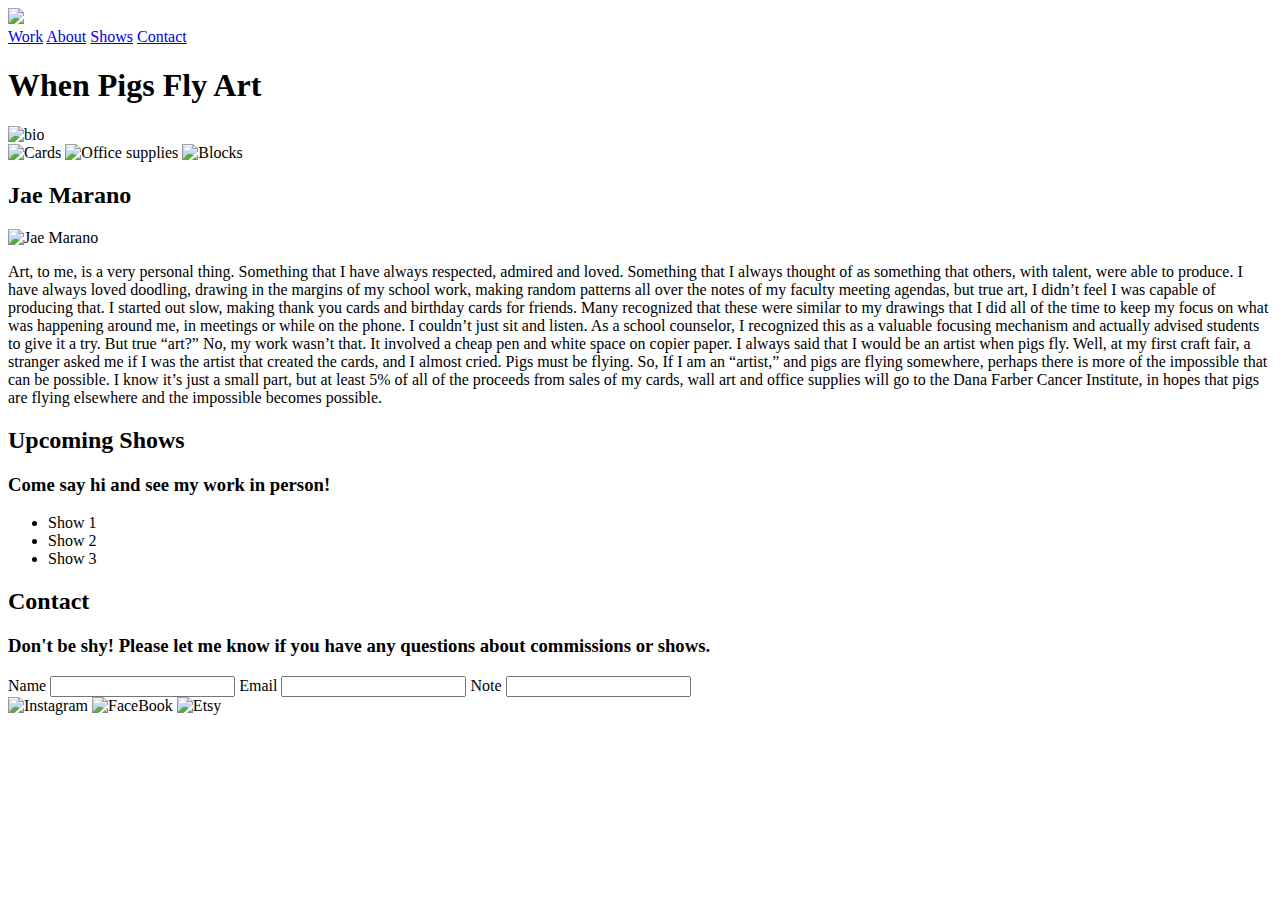
==== index.html @ 835d109d "Index" ====
<!DOCTYPE html>
<html lang="en">
<head>
  <meta charset="UTF-8">
  <meta name="viewport" content="width=device-width, initial-scale=1.0">
  <title>When Pigs Fly Art</title>
  <link rel="stylesheet" href="styles/styles.css">
  <link href="https://fonts.googleapis.com/css?family=Amatic+SC:400,700" rel="stylesheet">
</head>

<body>
	<nav class="">
		<img src="images/hamburger.jpg" class="menu-toggle">
		<div id="menu">
			<a href="#work">Work</a>
			<a href="#about">About</a>
			<a href="#shows">Shows</a>
			<a href="#contact">Contact</a>
		</div>
	</nav>
	<section id="entry">
		<h1 class="rotated-text">When Pigs Fly Art</h1>
		<img src="http://lorempixel.com/600/400/abstract" alt="bio">
	</section>
	<section id="work">
		<img src="http://lorempixel.com/200/200/abstract" alt="Cards">
		<img src="http://lorempixel.com/200/200/abstract" alt="Office supplies">
		<img src="http://lorempixel.com/200/200/abstract" alt="Blocks">
	</section>
	<section id="about">
		<div class="rotated-text">
			<h2>Jae Marano</h2>
			
		</div>
		<img src="http://lorempixel.com/200/200/abstract" alt="Jae Marano">
		<p>Art, to me, is a very personal thing. Something that I have always respected, admired and
loved. Something that I always thought of as something that others, with talent, were able
to produce.
I have always loved doodling, drawing in the margins of my school work, making random
patterns all over the notes of my faculty meeting agendas, but true art, I didn’t feel I was
capable of producing that. I started out slow, making thank you cards and birthday cards
for friends. Many recognized that these were similar to my drawings that I did all of the
time to keep my focus on what was happening around me, in meetings or while on the
phone. I couldn’t just sit and listen. As a school counselor, I recognized this as a valuable
focusing mechanism and actually advised students to give it a try.
But true “art?” No, my work wasn’t that. It involved a cheap pen and white space on
copier paper. I always said that I would be an artist when pigs fly. Well, at my first craft
fair, a stranger asked me if I was the artist that created the cards, and I almost cried. Pigs
must be flying.
So, If I am an “artist,” and pigs are flying somewhere, perhaps there is more of the
impossible that can be possible. I know it’s just a small part, but at least 5% of all of the
proceeds from sales of my cards, wall art and office supplies will go to the Dana Farber
Cancer Institute, in hopes that pigs are flying elsewhere and the impossible becomes
possible.</p>
	</section>
	<section id="shows">
		<div class="rotated-text"><h2>Upcoming Shows</h2>
		</div>
		<h3>Come say hi and see my work in person!</h3>
		<ul>
			<li>Show 1</li>
			<li>Show 2</li>
			<li>Show 3</li>
		</ul>
	</section>

	<section id="contact">
		<div class="rotated-text"><h2>Contact</h2></div>
		<h3>Don't be shy! Please let me know if you have any questions about commissions or shows.</h3>

		<label>Name</label>
		<input type="text">

		<label>Email</label>
		<input type="email">

		<label>Note</label>
		<input type="text">
	</section>
	<footer>
		<img src="images/instagram-font-logo-white-png.png" alt="Instagram">
		<img src="images/facebook.png" alt="FaceBook">
		<img src="images/etsy-logo-white.png" alt="Etsy">
	</footer>
		<script
  src="http://code.jquery.com/jquery-3.3.1.min.js"
  integrity="sha256-FgpCb/KJQlLNfOu91ta32o/NMZxltwRo8QtmkMRdAu8="
  crossorigin="anonymous">
  </script>
	<script>
		$('.menu-toggle').click(function(){
			$('nav').toggleClass('open')
		})
	</script>
</body>
</html>
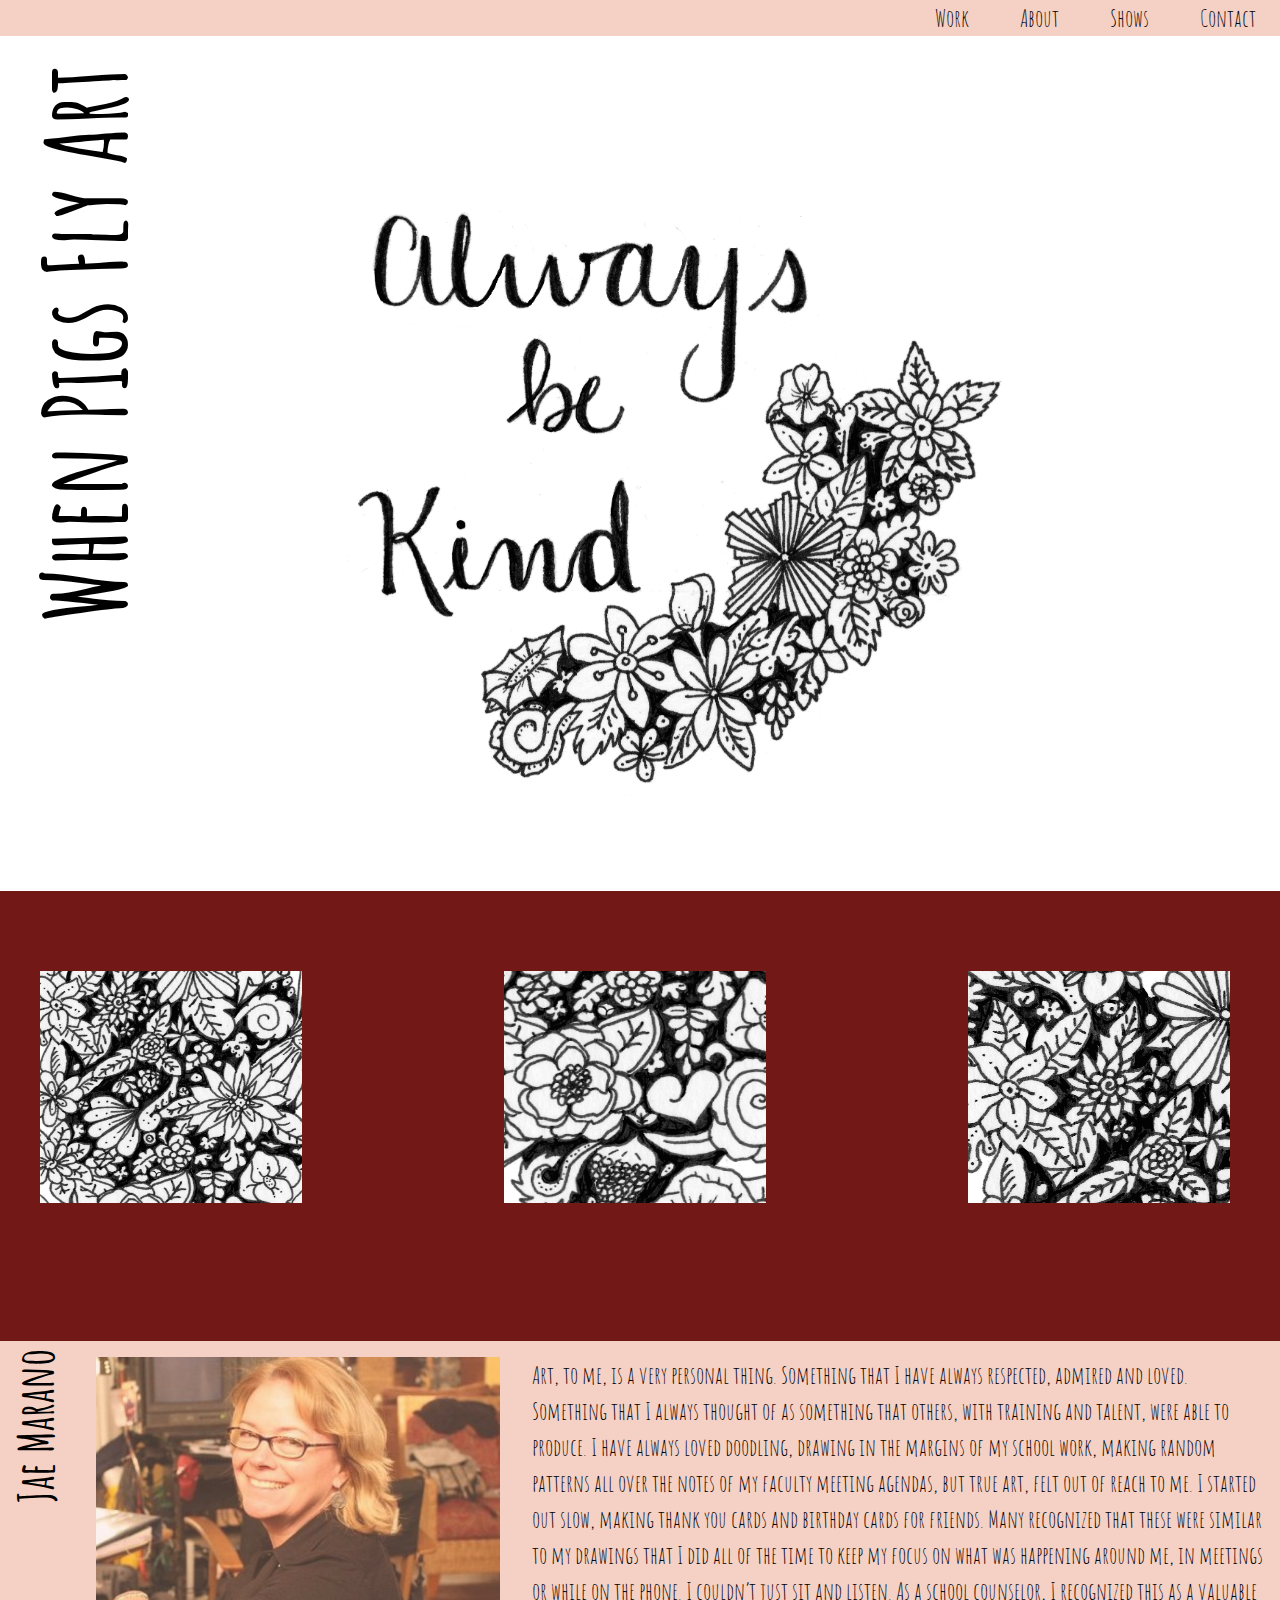
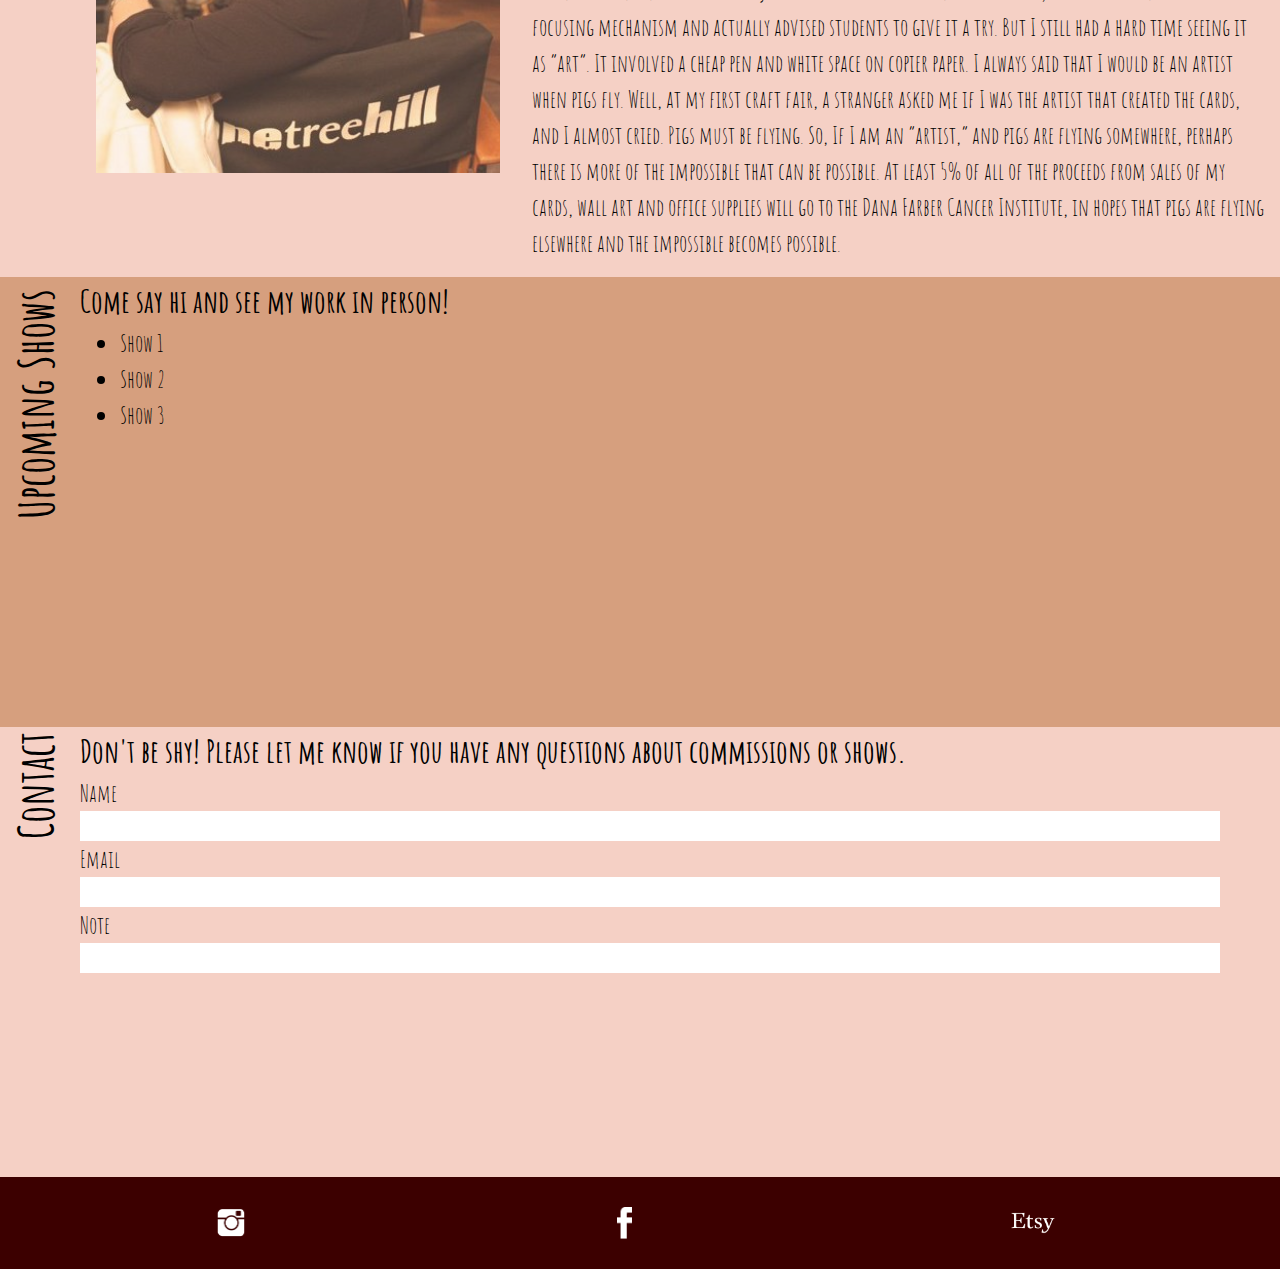
==== commit 254cbfd4: "final project" ====
--- a/index.html
+++ b/index.html
@@ -20,38 +20,29 @@
 	</nav>
 	<section id="entry">
 		<h1 class="rotated-text">When Pigs Fly Art</h1>
-		<img src="http://lorempixel.com/600/400/abstract" alt="bio">
+		<img src="images/alwaysbekind.png" alt="bio">
 	</section>
 	<section id="work">
-		<img src="http://lorempixel.com/200/200/abstract" alt="Cards">
-		<img src="http://lorempixel.com/200/200/abstract" alt="Office supplies">
-		<img src="http://lorempixel.com/200/200/abstract" alt="Blocks">
+		<div class="img-wrap">
+			<img src="images/square.png" alt="Cards">
+			<p class="img-description">Cards</p>
+		</div>
+		<div class="img-wrap">
+			<img src="images/square2.png" alt="Office supplies">
+			<p class="img-description">Office Supplies</p>
+		</div>
+		<div class="img-wrap">
+			<img src="images/square3.png" alt="Blocks">
+			<p class="img-description">Blocks</p>
+		</div>
 	</section>
 	<section id="about">
 		<div class="rotated-text">
 			<h2>Jae Marano</h2>
 			
 		</div>
-		<img src="http://lorempixel.com/200/200/abstract" alt="Jae Marano">
-		<p>Art, to me, is a very personal thing. Something that I have always respected, admired and
-loved. Something that I always thought of as something that others, with talent, were able
-to produce.
-I have always loved doodling, drawing in the margins of my school work, making random
-patterns all over the notes of my faculty meeting agendas, but true art, I didn’t feel I was
-capable of producing that. I started out slow, making thank you cards and birthday cards
-for friends. Many recognized that these were similar to my drawings that I did all of the
-time to keep my focus on what was happening around me, in meetings or while on the
-phone. I couldn’t just sit and listen. As a school counselor, I recognized this as a valuable
-focusing mechanism and actually advised students to give it a try.
-But true “art?” No, my work wasn’t that. It involved a cheap pen and white space on
-copier paper. I always said that I would be an artist when pigs fly. Well, at my first craft
-fair, a stranger asked me if I was the artist that created the cards, and I almost cried. Pigs
-must be flying.
-So, If I am an “artist,” and pigs are flying somewhere, perhaps there is more of the
-impossible that can be possible. I know it’s just a small part, but at least 5% of all of the
-proceeds from sales of my cards, wall art and office supplies will go to the Dana Farber
-Cancer Institute, in hopes that pigs are flying elsewhere and the impossible becomes
-possible.</p>
+		<img src="images/jae.jpg" alt="Jae Marano">
+		<p>Art, to me, is a very personal thing. Something that I have always respected, admired and loved. Something that I always thought of as something that others, with training and talent, were able to produce. I have always loved doodling, drawing in the margins of my school work, making random patterns all over the notes of my faculty meeting agendas, but true art, felt out of reach to me. I started out slow, making thank you cards and birthday cards for friends. Many recognized that these were similar to my drawings that I did all of the time to keep my focus on what was happening around me, in meetings or while on the phone. I couldn’t just sit and listen. As a school counselor, I recognized this as a valuable focusing mechanism and actually advised students to give it a try. But I still had a hard time seeing it as “art”. It involved a cheap pen and white space on copier paper. I always said that I would be an artist when pigs fly. Well, at my first craft fair, a stranger asked me if I was the artist that created the cards, and I almost cried. Pigs must be flying. So, If I am an “artist,” and pigs are flying somewhere, perhaps there is more of the impossible that can be possible. At least 5% of all of the proceeds from sales of my cards, wall art and office supplies will go to the Dana Farber Cancer Institute, in hopes that pigs are flying elsewhere and the impossible becomes possible.</p>
 	</section>
 	<section id="shows">
 		<div class="rotated-text"><h2>Upcoming Shows</h2>
@@ -75,7 +66,7 @@
 		<input type="email">
 
 		<label>Note</label>
-		<input type="text">
+		<input type="text" id="note">
 	</section>
 	<footer>
 		<img src="images/instagram-font-logo-white-png.png" alt="Instagram">
--- a/styles/styles.css
+++ b/styles/styles.css
@@ -0,0 +1,237 @@
+html {
+	box-sizing: border-box;
+	font-family: 'Amatic SC', cursive;
+	line-height: 1.5;
+	scroll-behavior: smooth;
+}
+* {
+	margin: 0;
+	box-sizing: inherit;
+}
+
+
+.menu-toggle{
+	height: 3.5em;
+	padding: 5px;
+	
+}
+nav {
+
+	background-color: #F5D0C5;
+	text-align: right;
+	}	
+#menu {
+	display: none;
+}
+.open #menu {
+	display: flex;
+	flex-direction: column;
+	
+}
+	
+.open #menu a {
+	color: black;
+	text-decoration: none;
+	padding: 1em;
+	font-size: 1.5em;
+	
+
+}
+.open:hover a{
+	
+  background-color: white;
+
+}
+#entry {
+	background-color: white;
+	font-color: #fafafa;
+	height: 90vh;
+}
+#entry img{
+	height: 70vh;
+}
+h1 {
+	font-color: #fafafa;
+	font-size: 4em;
+}
+h2{
+	font-size: 3em;
+}
+h3 {
+	font-size: 1.5em;
+}
+#work p{
+	font-size: 3em;
+	font-weight: 700;
+	color: #F5D0C5;
+}
+
+.rotated-text {
+	transform: rotate(-90deg) translateX(-105%);
+	transform-origin: top left;
+	display: inline-block;
+	position: absolute;
+	top: 0;
+	left: 0;
+}
+
+section {
+	position: relative;
+	padding-left: 4.5rem;
+}
+#work {
+	display: flex;
+	flex-direction: column;
+	justify-content: space-between;
+	background-color: #721817;
+	height: 125vh;
+	padding-left: 0rem;
+	padding-bottom: 1rem;
+	text-align: center;
+	
+}
+.img-wrap {
+	position :relative;
+}
+.img-description{
+	position: absolute;
+  top: 40px;
+  bottom: 0;
+  left: 0;
+  right: 0;
+  visibility: hidden;
+  opacity: 0;
+}
+#work img {
+	padding-top: 40px;
+	padding-right: 10px;
+	height: 17rem;
+	width: 17rem;
+	margin-left: auto;
+	margin-right: auto;
+}
+.img-wrap:hover .img-description{
+	visibility: visible;
+  opacity: 1;
+
+}
+.img-wrap:hover img{
+	
+  opacity: 0.5;
+
+}
+#about {
+	background-color: #F5D0C5;
+}
+#about p, label, input, li{
+	font-size: 1.5em;
+}
+#about img {
+	width: 30rem;
+	padding: 1rem;
+	opacity: .75;
+}
+#about p {
+	padding: 1rem;
+}
+#shows {
+	height: 50vh;
+	background-color: #D69F7E;
+}
+#contact {
+	height: 50vh;
+	background-color: #F5D0C5;
+}
+
+label {
+	display: block;
+
+}
+input {
+	border: none;
+	width: 95%;
+}
+.note {
+	height: 5rem;
+}
+
+footer {
+	background-color: #3C0000;
+	display: flex;
+	flex-direction: row;
+	padding: 30px;
+	justify-content: space-around;
+}
+footer img{
+	height: 2rem;
+}
+
+
+
+@media (min-width: 992px) {
+	#menu {
+		display: block;
+
+	}
+	nav{
+		text-align: right;
+	}
+	#menu a {
+		color: black;
+		text-decoration: none;
+		padding: 1em;
+		padding-top: 1em;
+		font-size: 1.5em;
+
+	}
+	.menu-toggle {
+		display: none;
+	}
+	h1 {
+	font-size: 7em;
+	}
+	section {
+	position: relative;
+	padding-left: 5rem;
+	}
+
+	#entry {
+		height: 95vh;
+	}
+	#entry img{
+		height: 90vh;
+	}
+	#work {
+		flex-direction: row;
+		height: 50vh;
+		padding: 40px;
+	}
+	#work img {
+		margin-left: auto;
+		margin-right: auto;
+}
+	#about {
+		display: flex;
+	}
+	#about img {
+	width: 462.672px;
+	height: 448px;
+	padding: 1rem;
+}
+	#about p {
+	
+}
+	h2{
+		font-size: 3em;
+	}
+	h3 {
+		font-size: 2em;
+	}
+	li,label {
+		font-size: 1.5em;
+	}
+	
+}
+
+
+
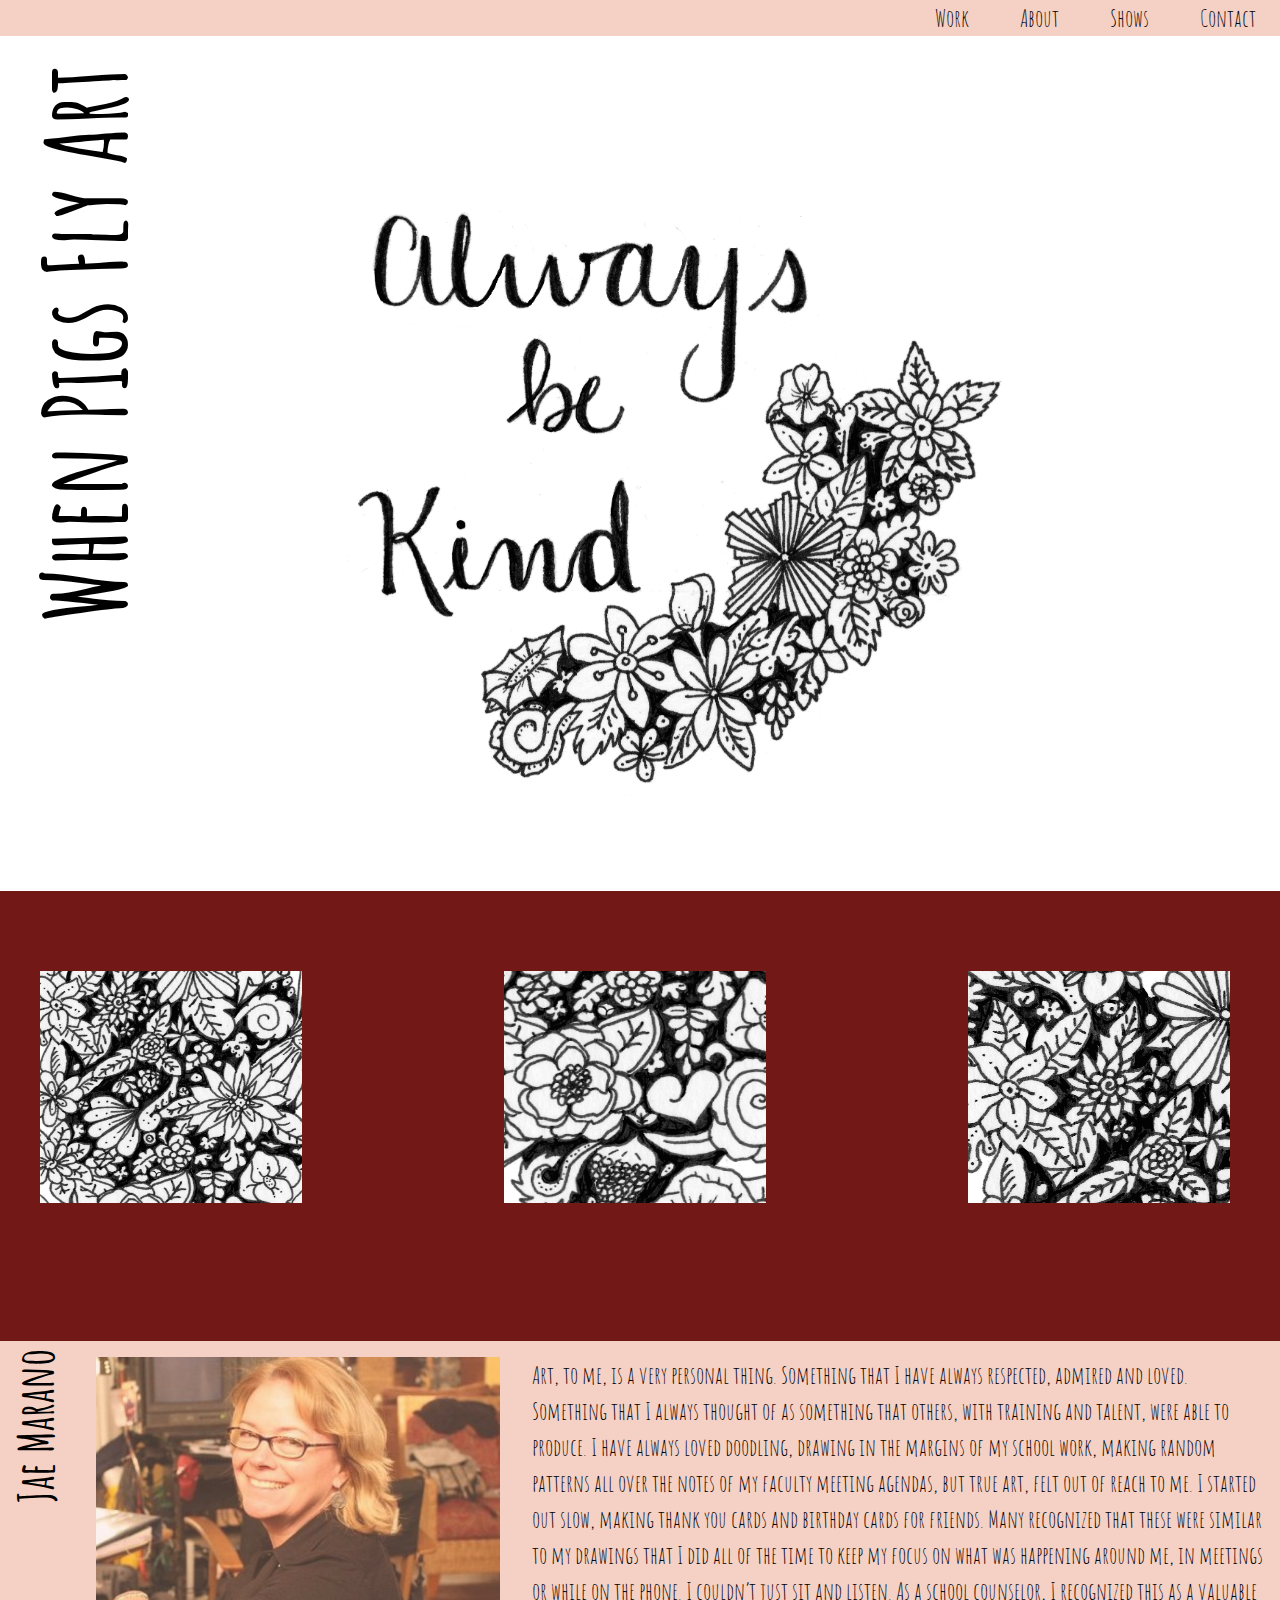
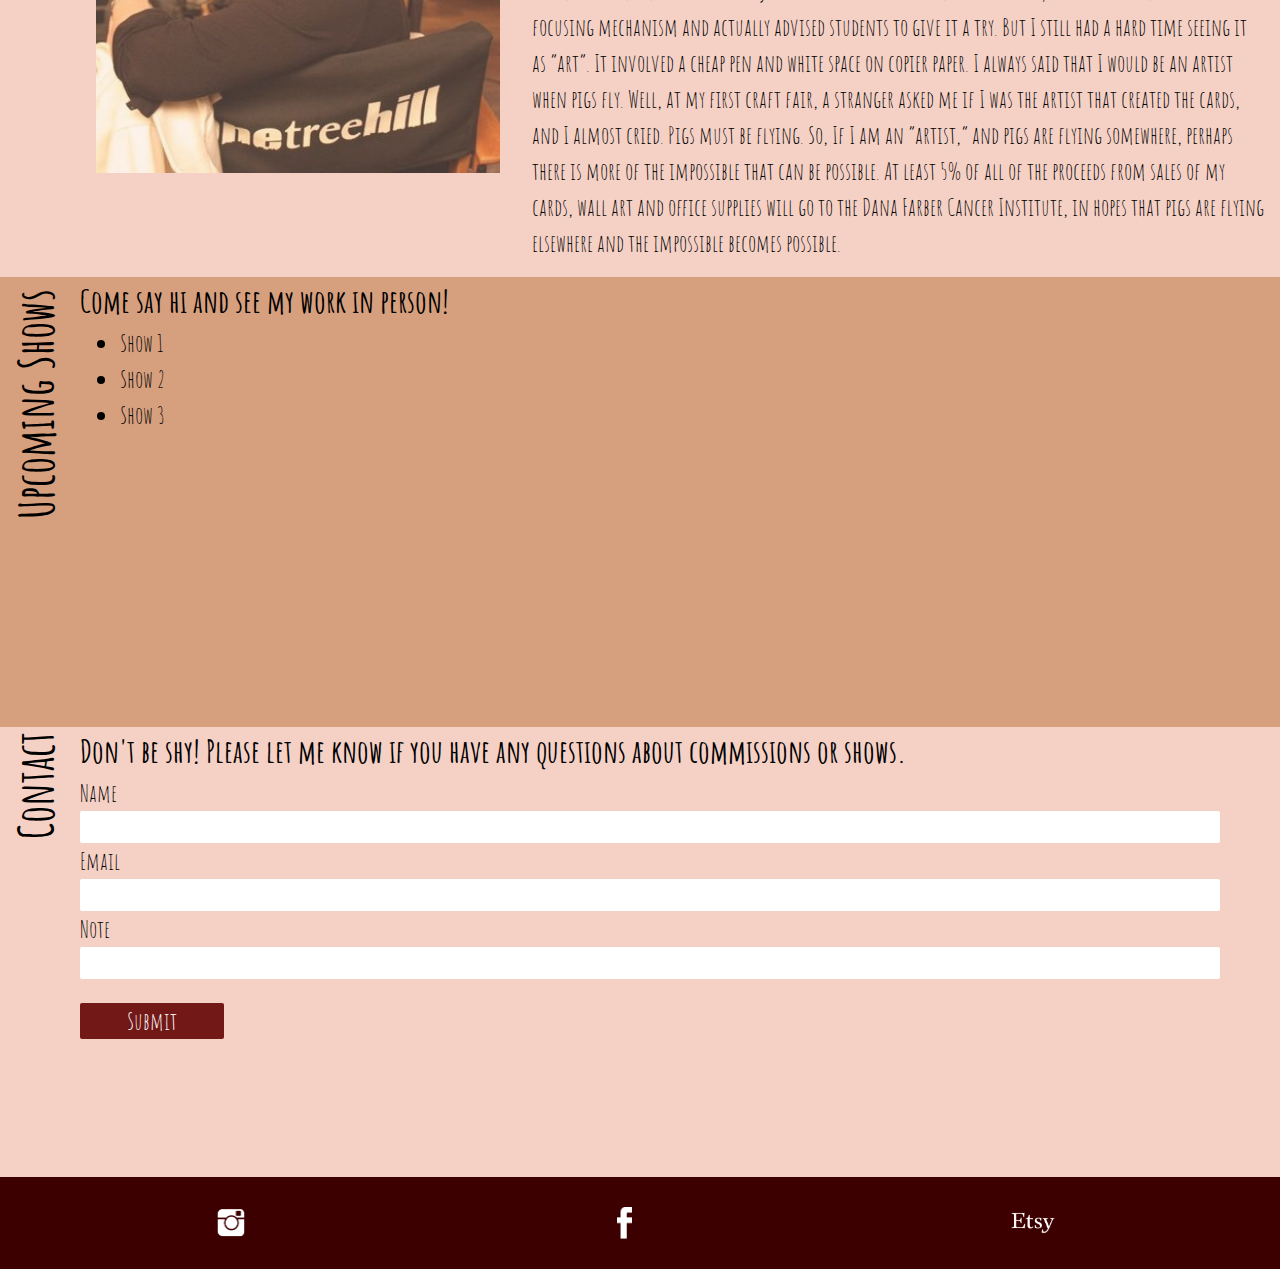
==== commit a37c2f26: "updated final" ====
--- a/index.html
+++ b/index.html
@@ -67,6 +67,7 @@
 
 		<label>Note</label>
 		<input type="text" id="note">
+		<button>Submit</button>
 	</section>
 	<footer>
 		<img src="images/instagram-font-logo-white-png.png" alt="Instagram">
@@ -83,5 +84,11 @@
 			$('nav').toggleClass('open')
 		})
 	</script>
+	<script>
+		$('button').click(function(){
+			$('button').text("Thank you")
+			$('input').val('')
+		})
+	</script>
 </body>
 </html>--- a/styles/styles.css
+++ b/styles/styles.css
@@ -150,9 +150,23 @@
 input {
 	border: none;
 	width: 95%;
+	font-family: 'Amatic SC', cursive;
+	font-size: 1.5em;
+	border-radius: 2px;
 }
 .note {
 	height: 5rem;
+}
+button {
+	background-color: #721817;
+	font-family: 'Amatic SC', cursive;
+	width: 6em;
+	height: 1.5em;
+	font-size: 1.5em;
+	color: white;
+	margin-top: 1em;
+	border: none;
+	border-radius: 2px;
 }
 
 footer {
